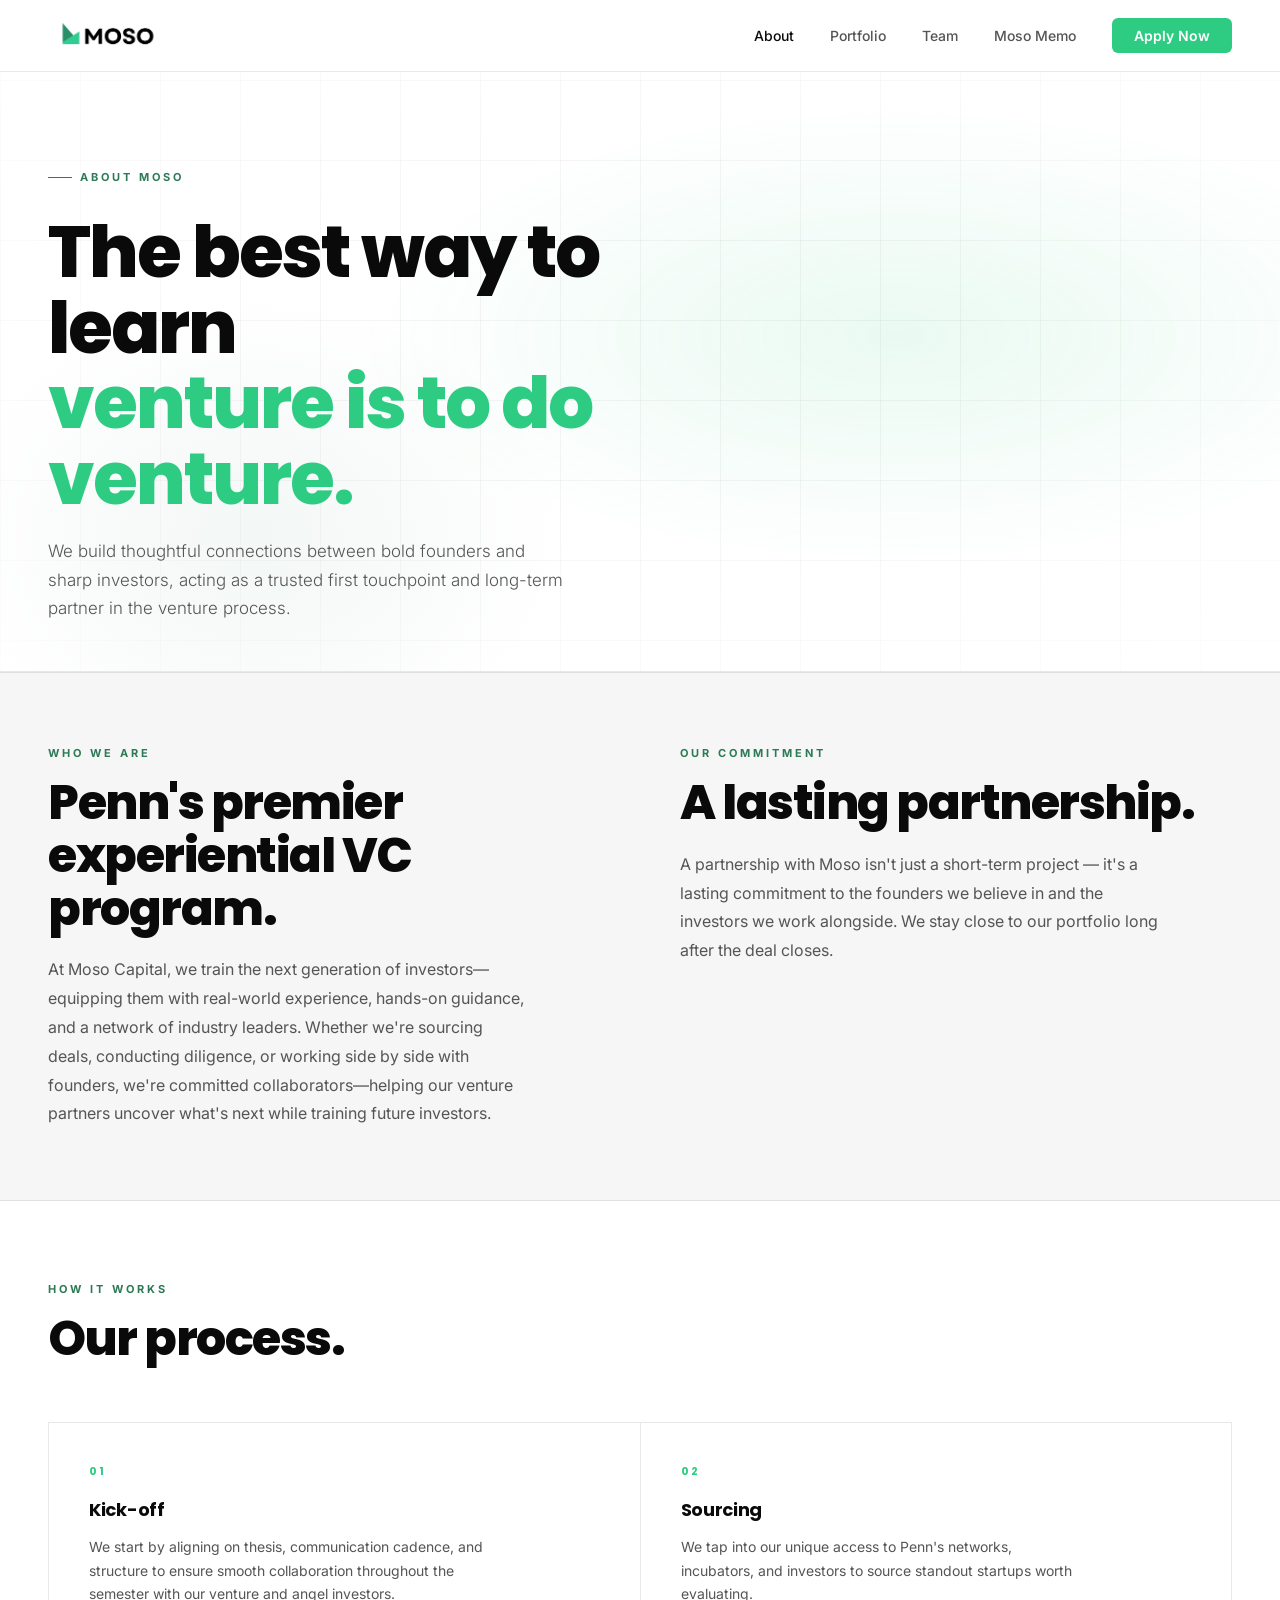
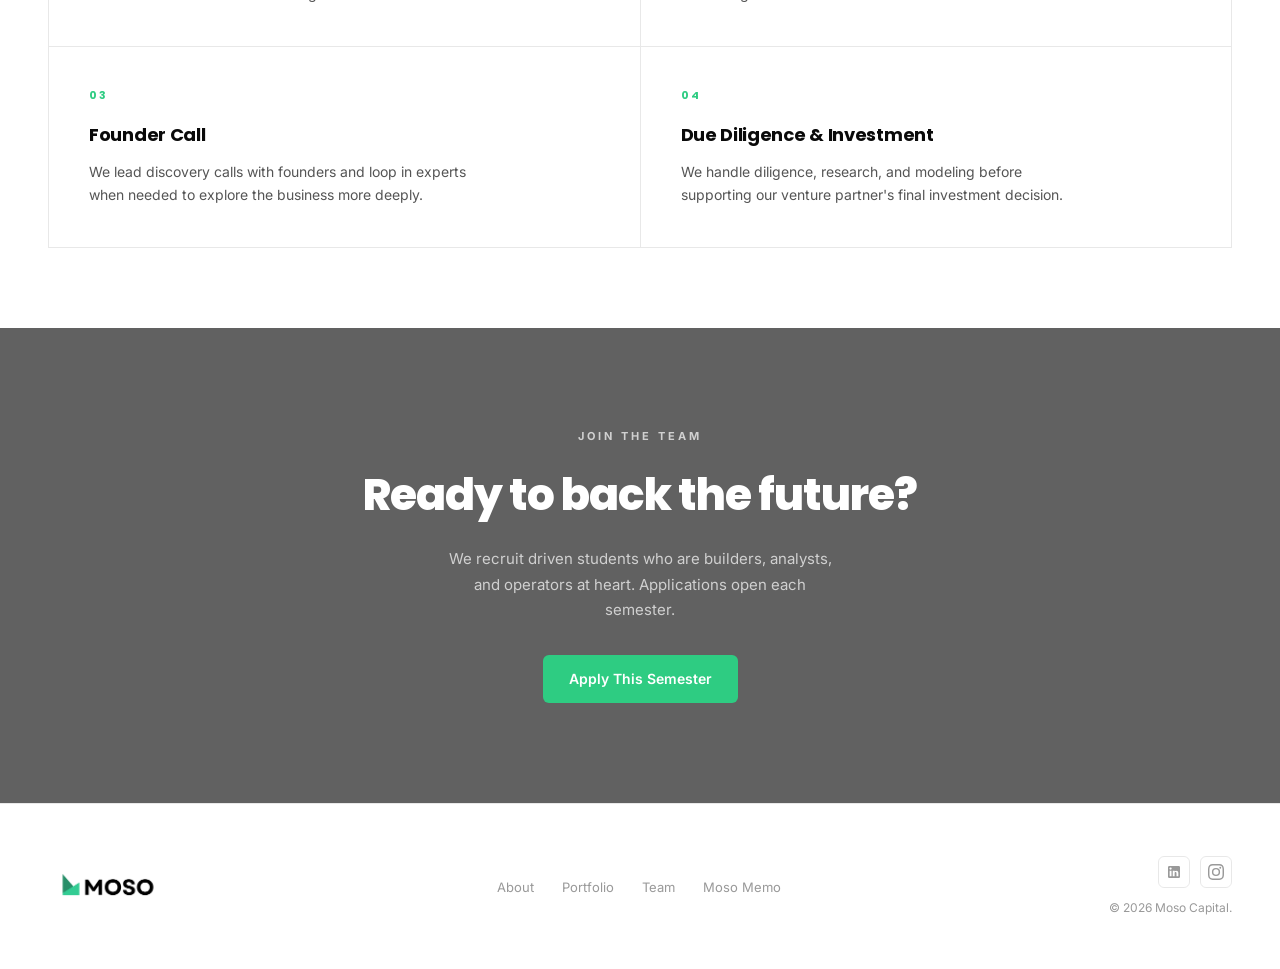
==== about.html @ 1aac39fc "update site" ====
<!DOCTYPE html>
<html lang="en">
<head>
  <meta charset="UTF-8" />
  <meta name="viewport" content="width=device-width, initial-scale=1.0" />
  <title>About — Moso Capital</title>
  <link rel="stylesheet" href="style.css" />
</head>
<body>

<!-- ── NAV ── -->
<nav>
  <a href="index.html" class="nav-logo">
    <img src="moso.png" alt="Moso Capital" style="height:60px;width:auto;" />
  </a>
  <ul class="nav-links">
    <li><a href="about.html" style="color:var(--text-primary);">About</a></li>
    <li><a href="index.html#portfolio">Portfolio</a></li>
    <li><a href="team.html">Team</a></li>
    <li><a href="index.html#memo">Moso Memo</a></li>
    <li><a href="index.html#join" class="nav-cta">Apply Now</a></li>
  </ul>
</nav>

<!-- ── PAGE HERO ── -->
<div class="page-hero">
  <div class="hero-bg"></div>
  <div class="hero-grid-lines"></div>
  <div class="section-inner" style="position:relative;z-index:1;">
    <div class="hero-eyebrow">About Moso</div>
    <h1 style="font-family:'Poppins',sans-serif;font-size:clamp(40px,6vw,72px);font-weight:800;letter-spacing:-2px;line-height:1.05;max-width:700px;margin-bottom:20px;">
      The best way to learn<br/><span style="color:var(--green-light);">venture is to do venture.</span>
    </h1>
    <p style="font-size:17px;color:var(--text-secondary);max-width:520px;font-weight:300;line-height:1.7;">
      We build thoughtful connections between bold founders and sharp investors, acting as a trusted first touchpoint and long-term partner in the venture process.
    </p>
  </div>
</div>

<!-- ── MISSION ── -->
<section style="background:var(--surface);border-top:1px solid var(--border);border-bottom:1px solid var(--border);padding-top:72px;padding-bottom:72px;">
  <div class="section-inner">
    <div style="display:grid;grid-template-columns:1fr 1fr;gap:80px;align-items:start;">
      <div>
        <div class="section-label">Who We Are</div>
        <h2 class="section-title">Penn's premier experiential VC program.</h2>
        <p class="section-desc">
          At Moso Capital, we train the next generation of investors—equipping them with real-world experience, hands-on guidance, and a network of industry leaders. Whether we're sourcing deals, conducting diligence, or working side by side with founders, we're committed collaborators—helping our venture partners uncover what's next while training future investors.
        </p>
      </div>
      <div>
        <div class="section-label">Our Commitment</div>
        <h2 class="section-title">A lasting partnership.</h2>
        <p class="section-desc">
          A partnership with Moso isn't just a short-term project — it's a lasting commitment to the founders we believe in and the investors we work alongside. We stay close to our portfolio long after the deal closes.
        </p>
      </div>
    </div>
  </div>
</section>

<!-- ── PROCESS ── -->
<section style="padding-top:80px;padding-bottom:80px;">
  <div class="section-inner">
    <div class="section-label">How It Works</div>
    <h2 class="section-title" style="margin-bottom:56px;">Our process.</h2>
    <div class="process-grid">
      <div class="process-item reveal">
        <div class="process-num">01</div>
        <div class="process-title">Kick-off</div>
        <div class="process-desc">We start by aligning on thesis, communication cadence, and structure to ensure smooth collaboration throughout the semester with our venture and angel investors.</div>
      </div>
      <div class="process-item reveal">
        <div class="process-num">02</div>
        <div class="process-title">Sourcing</div>
        <div class="process-desc">We tap into our unique access to Penn's networks, incubators, and investors to source standout startups worth evaluating.</div>
      </div>
      <div class="process-item reveal">
        <div class="process-num">03</div>
        <div class="process-title">Founder Call</div>
        <div class="process-desc">We lead discovery calls with founders and loop in experts when needed to explore the business more deeply.</div>
      </div>
      <div class="process-item reveal">
        <div class="process-num">04</div>
        <div class="process-title">Due Diligence &amp; Investment</div>
        <div class="process-desc">We handle diligence, research, and modeling before supporting our venture partner's final investment decision.</div>
      </div>
    </div>
  </div>
</section>

<!-- ── JOIN CTA ── -->
<section class="join-bg" style="padding:100px 48px;">
  <div class="join-overlay"></div>
  <div style="position:relative;z-index:1;max-width:640px;margin:0 auto;text-align:center;">
    <div class="section-label" style="color:#fff;opacity:0.7;display:flex;justify-content:center;">Join the Team</div>
    <h3 style="font-family:'Poppins',sans-serif;font-size:clamp(28px,4vw,44px);font-weight:800;letter-spacing:-1px;margin:12px 0 16px;color:#fff;">Ready to back the future?</h3>
    <p style="color:rgba(255,255,255,0.7);max-width:400px;margin:0 auto 32px;font-size:15px;line-height:1.7;">We recruit driven students who are builders, analysts, and operators at heart. Applications open each semester.</p>
    <a href="index.html#join" class="btn-primary">Apply This Semester</a>
  </div>
</section>

<!-- ── FOOTER ── -->
<footer>
  <div class="footer-inner">
    <a href="index.html" class="footer-logo">
      <img src="moso.png" alt="Moso Capital" style="height:60px;width:auto;" />
    </a>
    <ul class="footer-links">
      <li><a href="about.html">About</a></li>
      <li><a href="index.html#portfolio">Portfolio</a></li>
      <li><a href="team.html">Team</a></li>
      <li><a href="index.html#memo">Moso Memo</a></li>
    </ul>
    <div class="footer-right">
      <div class="footer-socials">
        <a href="https://www.linkedin.com/company/mosocap/" target="_blank" class="footer-social" title="LinkedIn">
          <svg width="16" height="16" viewBox="0 0 24 24" fill="currentColor"><path d="M19 3a2 2 0 0 1 2 2v14a2 2 0 0 1-2 2H5a2 2 0 0 1-2-2V5a2 2 0 0 1 2-2h14m-.5 15.5v-5.3a3.26 3.26 0 0 0-3.26-3.26c-.85 0-1.84.52-2.32 1.3v-1.11h-2.79v8.37h2.79v-4.93c0-.77.62-1.4 1.39-1.4a1.4 1.4 0 0 1 1.4 1.4v4.93h2.79M6.88 8.56a1.68 1.68 0 0 0 1.68-1.68c0-.93-.75-1.69-1.68-1.69a1.69 1.69 0 0 0-1.69 1.69c0 .93.76 1.68 1.69 1.68m1.39 9.94v-8.37H5.5v8.37h2.77z"/></svg>
        </a>
        <a href="https://www.instagram.com/mosocapital/" target="_blank" class="footer-social" title="Instagram">
          <svg width="16" height="16" viewBox="0 0 24 24" fill="currentColor"><path d="M12 2.163c3.204 0 3.584.012 4.85.07 3.252.148 4.771 1.691 4.919 4.919.058 1.265.069 1.645.069 4.849 0 3.205-.012 3.584-.069 4.849-.149 3.225-1.664 4.771-4.919 4.919-1.266.058-1.644.07-4.85.07-3.204 0-3.584-.012-4.849-.07-3.26-.149-4.771-1.699-4.919-4.92-.058-1.265-.07-1.644-.07-4.849 0-3.204.013-3.583.07-4.849.149-3.227 1.664-4.771 4.919-4.919 1.266-.057 1.645-.069 4.849-.069zM12 0C8.741 0 8.333.014 7.053.072 2.695.272.273 2.69.073 7.052.014 8.333 0 8.741 0 12c0 3.259.014 3.668.072 4.948.2 4.358 2.618 6.78 6.98 6.98C8.333 23.986 8.741 24 12 24c3.259 0 3.668-.014 4.948-.072 4.354-.2 6.782-2.618 6.979-6.98.059-1.28.073-1.689.073-4.948 0-3.259-.014-3.667-.072-4.947-.196-4.354-2.617-6.78-6.979-6.98C15.668.014 15.259 0 12 0zm0 5.838a6.162 6.162 0 1 0 0 12.324 6.162 6.162 0 0 0 0-12.324zM12 16a4 4 0 1 1 0-8 4 4 0 0 1 0 8zm6.406-11.845a1.44 1.44 0 1 0 0 2.881 1.44 1.44 0 0 0 0-2.881z"/></svg>
        </a>
      </div>
      <div class="footer-copy">© 2026 Moso Capital.</div>
    </div>
  </div>
</footer>

<script>
  const reveals = document.querySelectorAll('.reveal');
  const observer = new IntersectionObserver((entries) => {
    entries.forEach(e => { if (e.isIntersecting) e.target.classList.add('visible'); });
  }, { threshold: 0.08 });
  reveals.forEach(el => observer.observe(el));

  window.addEventListener('scroll', () => {
    document.querySelector('nav').style.borderBottomColor =
      window.scrollY > 20 ? 'rgba(0,0,0,0.12)' : 'rgba(0,0,0,0.09)';
  });
</script>
</body>
</html>
---- style.css ----
@import url('https://fonts.googleapis.com/css2?family=Poppins:wght@300;400;500;600;700;800;900&family=Inter:wght@300;400;500;600&display=swap');

:root {
  --green-light: #2ECC82;
  --green-dark: #2D7A56;
  --black: #FFFFFF;
  --surface: #F6F6F6;
  --surface-2: #EEEEEE;
  --surface-3: #E5E5E5;
  --border: rgba(0,0,0,0.09);
  --text-primary: #0A0A0A;
  --text-secondary: #555555;
  --text-muted: #999999;
}

*, *::before, *::after { box-sizing: border-box; margin: 0; padding: 0; }
html { scroll-behavior: smooth; }

body {
  font-family: 'Inter', sans-serif;
  background: var(--black);
  color: var(--text-primary);
  line-height: 1.6;
  overflow-x: hidden;
}

/* ── NAV ── */
nav {
  position: fixed;
  top: 0; left: 0; right: 0;
  z-index: 100;
  padding: 0 48px;
  height: 72px;
  display: flex;
  align-items: center;
  justify-content: space-between;
  background: rgba(255,255,255,0.92);
  backdrop-filter: blur(20px);
  border-bottom: 1px solid var(--border);
  transition: border-color 0.3s;
}

.nav-logo {
  display: flex;
  align-items: center;
  gap: 12px;
  text-decoration: none;
}

.nav-logo-text {
  font-family: 'Poppins', sans-serif;
  font-weight: 700;
  font-size: 18px;
  color: var(--text-primary);
  letter-spacing: -0.3px;
}

.nav-links {
  display: flex;
  align-items: center;
  gap: 36px;
  list-style: none;
}

.nav-links a {
  font-size: 14px;
  font-weight: 500;
  color: var(--text-secondary);
  text-decoration: none;
  transition: color 0.2s;
}

.nav-links a:hover { color: var(--text-primary); }

.nav-cta {
  background: var(--green-light) !important;
  color: #fff !important;
  padding: 9px 22px;
  border-radius: 6px;
  font-weight: 600 !important;
  transition: opacity 0.2s !important;
}

.nav-cta:hover { opacity: 0.85; }

/* ── HERO ── */
.hero {
  min-height: 100vh;
  display: flex;
  align-items: center;
  padding: 120px 48px 80px;
  position: relative;
  overflow: hidden;
}

.hero-bg {
  position: absolute;
  inset: 0;
  background:
    radial-gradient(ellipse 60% 50% at 70% 50%, rgba(46,204,130,0.10) 0%, transparent 70%),
    radial-gradient(ellipse 40% 60% at 20% 80%, rgba(45,122,86,0.06) 0%, transparent 60%);
}

.hero-grid-lines {
  position: absolute;
  inset: 0;
  background-image:
    linear-gradient(rgba(0,0,0,0.04) 1px, transparent 1px),
    linear-gradient(90deg, rgba(0,0,0,0.04) 1px, transparent 1px);
  background-size: 80px 80px;
  mask-image: radial-gradient(ellipse 80% 80% at 50% 50%, black 30%, transparent 100%);
}

.hero-content {
  position: relative;
  max-width: 1200px;
  margin: 0 auto;
  width: 100%;
}

.hero-eyebrow {
  display: inline-flex;
  align-items: center;
  gap: 8px;
  font-size: 11px;
  font-weight: 700;
  letter-spacing: 3px;
  text-transform: uppercase;
  color: var(--green-dark);
  margin-bottom: 28px;
}

.hero-eyebrow::before {
  content: '';
  display: block;
  width: 24px;
  height: 1px;
  background: var(--green-dark);
}

.hero h1 {
  font-family: 'Poppins', sans-serif;
  font-size: clamp(48px, 7vw, 88px);
  font-weight: 800;
  line-height: 1.15;
  letter-spacing: -2.5px;
  margin-bottom: 32px;
  max-width: 800px;
  color: var(--text-primary);
}

.hero h1 .accent {
  color: var(--green-light);
  display: block;
}

.hero-sub {
  font-size: 17px;
  color: var(--text-secondary);
  max-width: 720px;
  line-height: 1.75;
  margin-bottom: 48px;
  font-weight: 400;
}

.hero-actions {
  display: flex;
  gap: 12px;
  align-items: center;
  flex-wrap: wrap;
}

.btn-primary {
  display: inline-flex;
  align-items: center;
  gap: 8px;
  background: var(--green-light);
  color: #fff;
  padding: 13px 26px;
  border-radius: 6px;
  font-weight: 600;
  font-size: 14px;
  text-decoration: none;
  transition: background 0.2s;
}

.btn-primary:hover { background: var(--green-dark); }

.btn-secondary {
  display: inline-flex;
  align-items: center;
  gap: 8px;
  color: var(--text-secondary);
  padding: 13px 26px;
  border-radius: 6px;
  font-weight: 500;
  font-size: 14px;
  text-decoration: none;
  border: 1px solid var(--border);
  transition: all 0.2s;
}

.btn-secondary:hover {
  color: var(--text-primary);
  border-color: rgba(0,0,0,0.2);
}

.hero-stats {
  display: flex;
  justify-content: space-between;
  max-width: 720px;
  margin-top: 80px;
  padding-top: 40px;
  border-top: 1px solid var(--border);
}

.stat-number {
  font-family: 'Poppins', sans-serif;
  font-size: 34px;
  font-weight: 800;
  color: var(--text-primary);
  letter-spacing: -1px;
  line-height: 1;
}

.stat-label {
  font-size: 12px;
  color: var(--text-muted);
  margin-top: 6px;
  font-weight: 500;
  letter-spacing: 0.5px;
  text-transform: uppercase;
}

/* ── SECTION BASE ── */
section { padding: 100px 48px; }

.section-inner {
  max-width: 1200px;
  margin: 0 auto;
}

.section-label {
  font-size: 11px;
  font-weight: 700;
  letter-spacing: 3px;
  text-transform: uppercase;
  color: var(--green-dark);
  margin-bottom: 14px;
}

.section-title {
  font-family: 'Poppins', sans-serif;
  font-size: clamp(30px, 4vw, 48px);
  font-weight: 800;
  letter-spacing: -1.5px;
  line-height: 1.1;
  margin-bottom: 20px;
  color: var(--text-primary);
}

.section-desc {
  font-size: 16px;
  color: var(--text-secondary);
  max-width: 480px;
  line-height: 1.8;
}

/* ── ABOUT / THESIS ── */
.about {
  background: var(--surface);
  border-top: 1px solid var(--border);
  border-bottom: 1px solid var(--border);
}

.about-grid {
  display: grid;
  grid-template-columns: 1fr 1fr;
  gap: 80px;
  align-items: start;
  margin-top: 0;
}

/* Thesis ruled list — Swiss Modernism style */
.thesis-list {
  display: flex;
  flex-direction: column;
}

.thesis-row {
  display: flex;
  gap: 28px;
  padding: 28px 0;
  border-top: 1px solid var(--border);
  align-items: flex-start;
}

.thesis-row:last-child { border-bottom: 1px solid var(--border); }

.thesis-num {
  font-family: 'Poppins', sans-serif;
  font-size: 11px;
  font-weight: 700;
  color: var(--green-light);
  letter-spacing: 1px;
  padding-top: 3px;
  flex-shrink: 0;
  width: 24px;
}

.thesis-title {
  font-family: 'Poppins', sans-serif;
  font-size: 15px;
  font-weight: 700;
  color: var(--text-primary);
  margin-bottom: 6px;
  letter-spacing: -0.2px;
}

.thesis-desc {
  font-size: 13px;
  color: var(--text-secondary);
  line-height: 1.65;
}

/* ── PROCESS ── */
.process-grid {
  display: grid;
  grid-template-columns: 1fr 1fr;
  border-top: 1px solid var(--border);
  border-left: 1px solid var(--border);
}

.process-item {
  padding: 40px 40px 40px 0;
  border-right: 1px solid var(--border);
  border-bottom: 1px solid var(--border);
  padding-left: 40px;
  position: relative;
}

.process-num {
  font-family: 'Poppins', sans-serif;
  font-size: 11px;
  font-weight: 700;
  color: var(--green-light);
  letter-spacing: 2px;
  margin-bottom: 16px;
}

.process-title {
  font-family: 'Poppins', sans-serif;
  font-size: 18px;
  font-weight: 700;
  color: var(--text-primary);
  letter-spacing: -0.3px;
  margin-bottom: 10px;
}

.process-desc {
  font-size: 14px;
  color: var(--text-secondary);
  line-height: 1.7;
  max-width: 400px;
}

/* ── PORTFOLIO ── */
.portfolio-table {
  border-top: 1px solid var(--border);
}

.portfolio-row {
  display: grid;
  text-decoration: none;
  color: inherit;
  grid-template-columns: 1fr 140px 100px;
  gap: 24px;
  align-items: center;
  padding: 28px 0;
  border-bottom: 1px solid var(--border);
  transition: background 0.15s;
}

.portfolio-row:hover { background: var(--surface); margin: 0 -24px; padding: 28px 24px; }

.portfolio-name {
  font-family: 'Poppins', sans-serif;
  font-size: 17px;
  font-weight: 700;
  color: var(--text-primary);
  margin-bottom: 4px;
}

.portfolio-desc {
  font-size: 13px;
  color: var(--text-secondary);
  line-height: 1.5;
}

.portfolio-col-tag {
  font-size: 11px;
  font-weight: 700;
  letter-spacing: 1.5px;
  text-transform: uppercase;
  color: var(--text-muted);
}

.portfolio-col-stage {
  font-size: 12px;
  font-weight: 600;
  color: var(--green-dark);
  background: rgba(46,204,130,0.1);
  padding: 4px 10px;
  border-radius: 4px;
  text-align: center;
  width: fit-content;
}

/* ── MOSO MEMO ── */
.memo-list {
  display: flex;
  flex-direction: column;
  border-top: 1px solid var(--border);
}

.memo-row {
  display: grid;
  grid-template-columns: 130px 1fr 80px;
  gap: 24px;
  align-items: center;
  padding: 24px 0;
  border-bottom: 1px solid var(--border);
  text-decoration: none;
  transition: opacity 0.15s;
}

.memo-row:hover { opacity: 0.65; }

.memo-tag {
  font-size: 11px;
  font-weight: 700;
  letter-spacing: 1.5px;
  text-transform: uppercase;
  color: var(--text-muted);
}

.memo-title {
  font-family: 'Poppins', sans-serif;
  font-size: 15px;
  font-weight: 600;
  color: var(--text-primary);
  letter-spacing: -0.2px;
  line-height: 1.4;
}

.memo-meta {
  font-size: 12px;
  color: var(--text-muted);
  text-align: right;
}

/* ── MEMO CARDS ── */
.memo-card {
  display: flex;
  flex-direction: column;
  gap: 10px;
  padding: 28px;
  background: var(--black);
  border: 1px solid var(--border);
  border-radius: 10px;
  text-decoration: none;
  transition: border-color 0.2s, transform 0.2s;
}

.memo-card:hover {
  border-color: rgba(46,204,130,0.3);
  transform: translateY(-3px);
}

.memo-card-tag {
  font-size: 10px;
  font-weight: 700;
  letter-spacing: 2px;
  text-transform: uppercase;
  color: var(--green-dark);
}

.memo-card-title {
  font-family: 'Poppins', sans-serif;
  font-size: 16px;
  font-weight: 700;
  color: var(--text-primary);
  line-height: 1.4;
  letter-spacing: -0.2px;
}

.memo-card-desc {
  font-size: 13px;
  color: var(--text-secondary);
  line-height: 1.6;
  flex: 1;
}

.memo-card-meta {
  font-size: 12px;
  color: var(--text-muted);
  margin-top: 4px;
}

@media (max-width: 900px) {
  .memo-card-grid { grid-template-columns: 1fr; }
}

/* ── TEAM PHOTO BAND ── */
.team-photo-band {
  width: 100%;
  height: 620px;
  overflow: hidden;
}

.team-photo-band img {
  width: 100%;
  height: 100%;
  object-fit: cover;
  object-position: center 55%;
  display: block;
}

/* ── JOIN WITH BG ── */
.join-bg {
  position: relative;
  background-image: url('all.png');
  background-size: cover;
  background-position: center 55%;
  overflow: hidden;
}

.join-overlay {
  position: absolute;
  inset: 0;
  background: rgba(0,0,0,0.62);
}

/* ── JOIN ── */
.join-inner {
  max-width: 640px;
  margin: 0 auto;
  text-align: center;
}

.join-inner .section-label { display: flex; justify-content: center; }
.join-inner .section-title { margin: 0 auto 16px; }
.join-inner .section-desc { margin: 0 auto 36px; max-width: 420px; }

.join-actions {
  display: flex;
  gap: 12px;
  justify-content: center;
  flex-wrap: wrap;
}

/* ── TEAM ── */
.team-grid {
  display: grid;
  grid-template-columns: repeat(5, 1fr);
  gap: 16px;
  margin-top: 24px;
}

.team-card {
  background: var(--black);
  border: 1px solid var(--border);
  border-radius: 10px;
  overflow: hidden;
  transition: border-color 0.2s, transform 0.2s;
}

.team-card:hover {
  border-color: rgba(46,204,130,0.3);
  transform: translateY(-3px);
}

.team-avatar {
  aspect-ratio: 1;
  background: var(--surface-2);
  display: flex;
  align-items: center;
  justify-content: center;
  font-family: 'Poppins', sans-serif;
  font-size: 28px;
  font-weight: 700;
  color: var(--green-dark);
}

.team-avatar img { width: 100%; height: 100%; object-fit: cover; object-position: center top; }

.team-info { padding: 16px 18px; }

.team-name {
  font-family: 'Poppins', sans-serif;
  font-size: 14px;
  font-weight: 700;
  margin-bottom: 3px;
}

.team-role {
  font-size: 11px;
  font-weight: 600;
  color: var(--green-dark);
  margin-bottom: 6px;
  text-transform: uppercase;
  letter-spacing: 0.5px;
}

.team-school {
  font-size: 12px;
  color: var(--text-muted);
}

.team-social {
  display: flex;
  gap: 8px;
  margin-top: 10px;
}

.team-social a {
  width: 26px;
  height: 26px;
  border-radius: 5px;
  background: var(--surface);
  border: 1px solid var(--border);
  display: flex;
  align-items: center;
  justify-content: center;
  color: var(--text-muted);
  text-decoration: none;
  font-size: 11px;
  font-weight: 600;
  transition: all 0.2s;
}

.team-social a:hover {
  background: var(--green-light);
  color: #fff;
  border-color: var(--green-light);
}

/* ── TEAM PAGE HERO ── */
.page-hero {
  padding: 160px 48px 48px;
  border-bottom: 1px solid var(--border);
  position: relative;
  overflow: hidden;
}

.page-hero .section-inner { max-width: 1200px; margin: 0 auto; }

.role-section { margin-bottom: 56px; }

.role-label {
  font-size: 11px;
  font-weight: 700;
  letter-spacing: 3px;
  text-transform: uppercase;
  color: var(--text-muted);
  margin-bottom: 20px;
  padding-bottom: 12px;
  border-bottom: 1px solid var(--border);
}

/* ── FOOTER ── */
footer {
  padding: 52px 48px;
  border-top: 1px solid var(--border);
}

.footer-inner {
  max-width: 1200px;
  margin: 0 auto;
  display: flex;
  justify-content: space-between;
  align-items: center;
  flex-wrap: wrap;
  gap: 20px;
}

.footer-logo {
  display: flex;
  align-items: center;
  gap: 10px;
  text-decoration: none;
}

.footer-logo-text {
  font-family: 'Poppins', sans-serif;
  font-weight: 700;
  font-size: 15px;
  color: var(--text-primary);
}

.footer-links {
  display: flex;
  gap: 28px;
  list-style: none;
}

.footer-links a {
  font-size: 13px;
  color: var(--text-muted);
  text-decoration: none;
  transition: color 0.2s;
}

.footer-links a:hover { color: var(--text-primary); }

.footer-copy {
  font-size: 12px;
  color: var(--text-muted);
}

.footer-right {
  display: flex;
  flex-direction: column;
  align-items: flex-end;
  gap: 10px;
}

.footer-socials {
  display: flex;
  gap: 10px;
}

.footer-social {
  display: flex;
  align-items: center;
  justify-content: center;
  width: 32px;
  height: 32px;
  border-radius: 6px;
  border: 1px solid var(--border);
  color: var(--text-muted);
  text-decoration: none;
  transition: all 0.2s;
}

.footer-social:hover {
  background: var(--green-light);
  color: #fff;
  border-color: var(--green-light);
}

/* ── PARTNERS SPLIT ── */
.partners-split {
  display: grid;
  grid-template-columns: 3fr 2fr;
  border-top: 1px solid var(--border);
  border-bottom: 1px solid var(--border);
}

.partners-logos-col {
  padding: 64px 56px 80px;
  border-right: 1px solid var(--border);
}

.partners-quotes-col {
  padding: 64px 48px;
  display: flex;
  flex-direction: column;
  justify-content: center;
}

.partner-wall {
  display: grid;
  grid-template-columns: repeat(4, 1fr);
  margin-top: 32px;
}

.partner-item {
  display: flex;
  align-items: center;
  justify-content: center;
  padding: 36px 24px;
  border-bottom: 1px solid var(--border);
  border-right: 1px solid var(--border);
}

.partner-item:nth-child(4n) { border-right: none; }
.partner-item:nth-last-child(-n+4):nth-child(4n+1),
.partner-item:nth-last-child(-n+3):nth-child(4n+2),
.partner-item:nth-last-child(-n+2):nth-child(4n+3),
.partner-item:nth-last-child(-n+1) { border-bottom: none; }

.partner-item a {
  display: flex;
  align-items: center;
  justify-content: center;
}

.partner-item img {
  max-width: 120px;
  max-height: 52px;
  width: auto;
  height: auto;
  object-fit: contain;
  filter: grayscale(100%) opacity(0.6);
  transition: filter 0.3s ease;
}

.partner-item:hover img {
  filter: grayscale(0%) opacity(1);
}

@media (max-width: 1000px) {
  .partners-split { grid-template-columns: 1fr; }
  .partners-logos-col { border-right: none; border-bottom: 1px solid var(--border); }
}

/* ── TESTIMONIAL CAROUSEL ── */
.testimonial-carousel {
  position: relative;
  display: flex;
  flex-direction: column;
  gap: 24px;
}

.tc-slides {
  position: relative;
  height: 420px;
}

.tc-slide {
  position: absolute;
  inset: 0;
  display: flex;
  flex-direction: column;
  gap: 20px;
  opacity: 0;
  transition: opacity 0.7s ease;
  pointer-events: none;
}

.tc-slide.active {
  opacity: 1;
  pointer-events: auto;
}

.tc-photo {
  width: 100px;
  height: 100px;
  border-radius: 50%;
  overflow: hidden;
  flex-shrink: 0;
  border: 3px solid rgba(46,204,130,0.25);
}

.tc-photo img {
  width: 100%;
  height: 100%;
  object-fit: cover;
  object-position: center top;
}

.tc-body {
  flex: 1;
}

.tc-quote-mark {
  font-family: 'Poppins', sans-serif;
  font-size: 40px;
  font-weight: 800;
  color: var(--green-light);
  line-height: 1;
  margin-bottom: -10px;
}

.tc-quote {
  font-size: 15px;
  line-height: 1.75;
  color: var(--text-secondary);
  margin-bottom: 16px;
}

.tc-attribution {
  border-top: 1px solid var(--border);
  padding-top: 14px;
}

.tc-name {
  font-family: 'Poppins', sans-serif;
  font-size: 14px;
  font-weight: 700;
  color: var(--text-primary);
  margin-bottom: 2px;
}

.tc-title {
  font-size: 12px;
  font-weight: 600;
  color: var(--green-dark);
  text-transform: uppercase;
  letter-spacing: 0.5px;
}

.tc-dots {
  display: flex;
  gap: 8px;
  padding-top: 8px;
}

.tc-dot {
  width: 8px;
  height: 8px;
  border-radius: 50%;
  border: none;
  background: var(--surface-3);
  cursor: pointer;
  transition: background 0.3s, transform 0.3s;
  padding: 0;
}

.tc-dot.active {
  background: var(--green-light);
  transform: scale(1.3);
}

/* ── SCROLL REVEAL ── */
.reveal {
  opacity: 0;
  transform: translateY(20px);
  transition: opacity 0.55s ease, transform 0.55s ease;
}

.reveal.visible {
  opacity: 1;
  transform: translateY(0);
}

/* ── RESPONSIVE ── */
@media (max-width: 900px) {
  nav { padding: 0 24px; }
  section { padding: 64px 24px; }
  .hero { padding: 120px 24px 60px; }
  .about-grid { grid-template-columns: 1fr; gap: 48px; }
  .team-grid { grid-template-columns: repeat(3, 1fr); }
  .hero-stats { gap: 32px; flex-wrap: wrap; }
  .memo-row { grid-template-columns: 1fr; gap: 6px; }
  .memo-meta { text-align: left; }
  .portfolio-row { grid-template-columns: 1fr; gap: 8px; }
}

@media (max-width: 600px) {
  nav .nav-links { display: none; }
  .team-grid { grid-template-columns: repeat(2, 1fr); }
  .footer-inner { flex-direction: column; align-items: flex-start; gap: 24px; }
  .hero-stats { gap: 24px; }
}
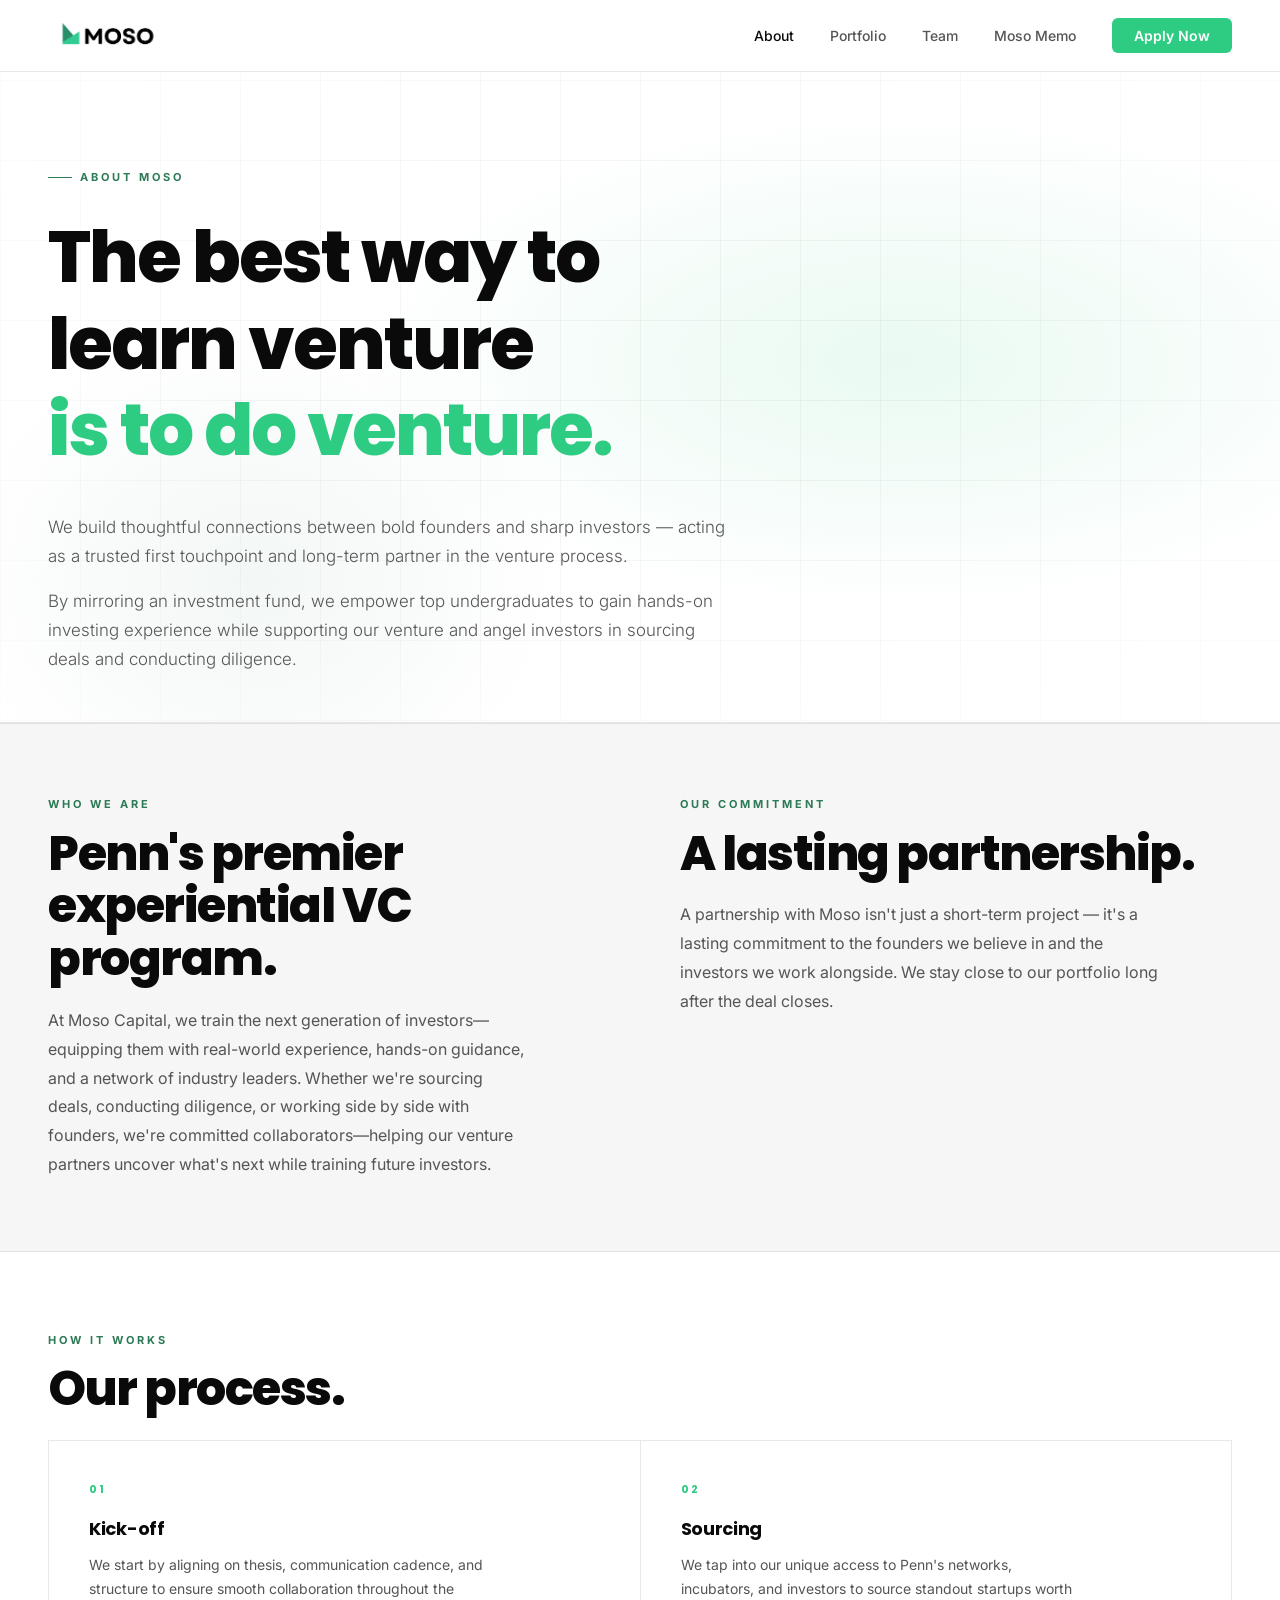
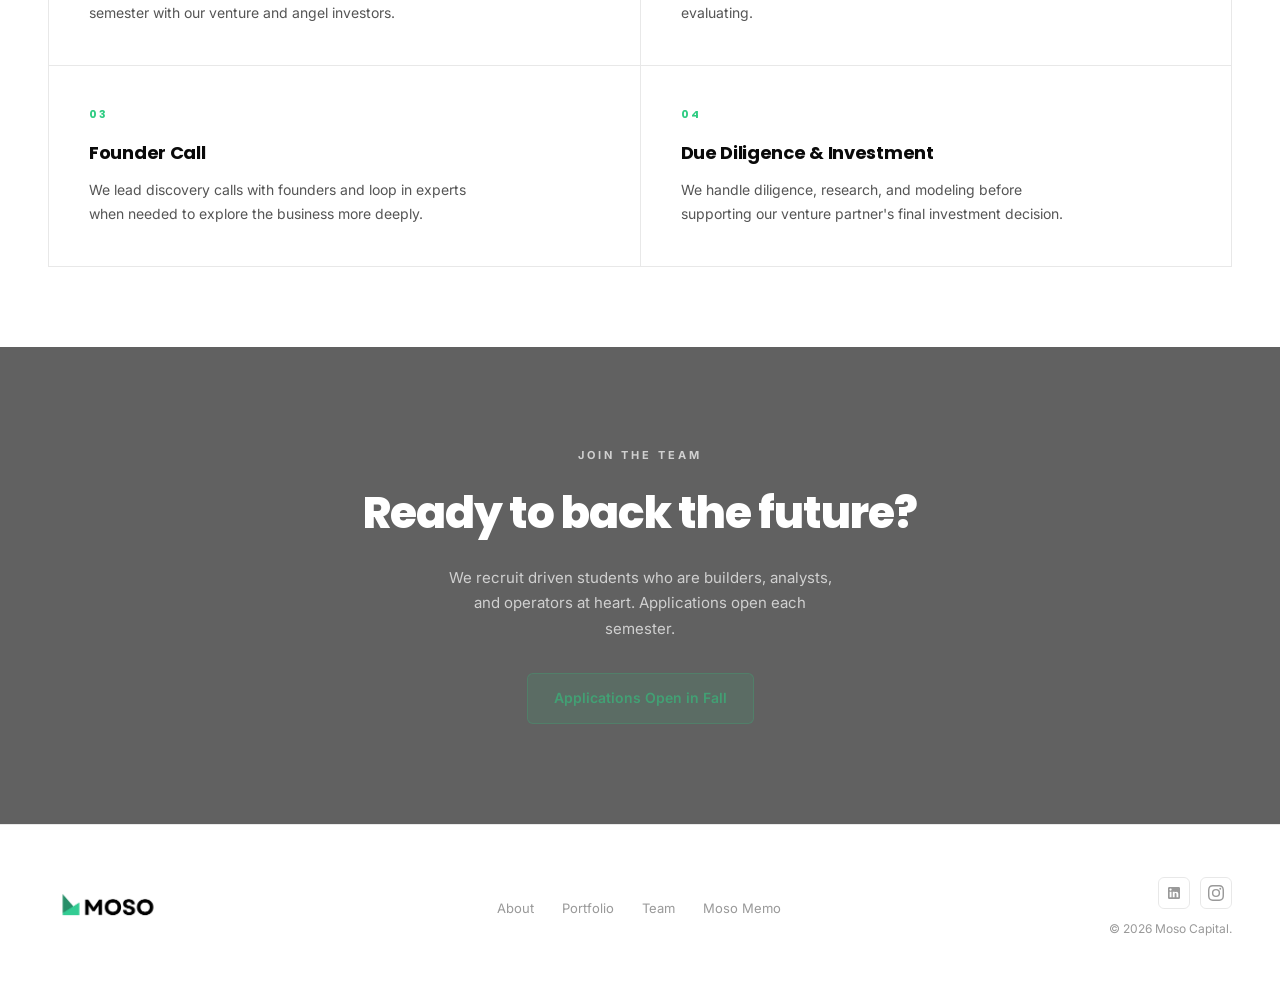
==== commit d9615751: "Add placements marquee, board members, folder structure, and design updates - Reorganize images into" ====
--- a/about.html
+++ b/about.html
@@ -4,6 +4,7 @@
   <meta charset="UTF-8" />
   <meta name="viewport" content="width=device-width, initial-scale=1.0" />
   <title>About — Moso Capital</title>
+  <link rel="icon" type="image/png" href="logogreen.png" />
   <link rel="stylesheet" href="style.css" />
 </head>
 <body>
@@ -28,11 +29,14 @@
   <div class="hero-grid-lines"></div>
   <div class="section-inner" style="position:relative;z-index:1;">
     <div class="hero-eyebrow">About Moso</div>
-    <h1 style="font-family:'Poppins',sans-serif;font-size:clamp(40px,6vw,72px);font-weight:800;letter-spacing:-2px;line-height:1.05;max-width:700px;margin-bottom:20px;">
-      The best way to learn<br/><span style="color:var(--green-light);">venture is to do venture.</span>
+    <h1 style="font-family:'Poppins',sans-serif;font-size:clamp(40px,6vw,72px);font-weight:800;letter-spacing:-2px;line-height:1.2;max-width:700px;margin-bottom:40px;">
+      The best way to learn venture<br/><span style="color:var(--green-light);">is to do venture.</span>
     </h1>
-    <p style="font-size:17px;color:var(--text-secondary);max-width:520px;font-weight:300;line-height:1.7;">
-      We build thoughtful connections between bold founders and sharp investors, acting as a trusted first touchpoint and long-term partner in the venture process.
+    <p style="font-size:17px;color:var(--text-secondary);max-width:680px;font-weight:300;line-height:1.7;margin-bottom:16px;">
+      We build thoughtful connections between bold founders and sharp investors — acting as a trusted first touchpoint and long-term partner in the venture process.
+    </p>
+    <p style="font-size:17px;color:var(--text-secondary);max-width:680px;font-weight:300;line-height:1.7;">
+      By mirroring an investment fund, we empower top undergraduates to gain hands-on investing experience while supporting our venture and angel investors in sourcing deals and conducting diligence.
     </p>
   </div>
 </div>
@@ -63,7 +67,7 @@
 <section style="padding-top:80px;padding-bottom:80px;">
   <div class="section-inner">
     <div class="section-label">How It Works</div>
-    <h2 class="section-title" style="margin-bottom:56px;">Our process.</h2>
+    <h2 class="section-title" style="margin-bottom:24px;">Our process.</h2>
     <div class="process-grid">
       <div class="process-item reveal">
         <div class="process-num">01</div>
@@ -96,7 +100,7 @@
     <div class="section-label" style="color:#fff;opacity:0.7;display:flex;justify-content:center;">Join the Team</div>
     <h3 style="font-family:'Poppins',sans-serif;font-size:clamp(28px,4vw,44px);font-weight:800;letter-spacing:-1px;margin:12px 0 16px;color:#fff;">Ready to back the future?</h3>
     <p style="color:rgba(255,255,255,0.7);max-width:400px;margin:0 auto 32px;font-size:15px;line-height:1.7;">We recruit driven students who are builders, analysts, and operators at heart. Applications open each semester.</p>
-    <a href="index.html#join" class="btn-primary">Apply This Semester</a>
+    <span class="btn-applications btn-applications--closed">Applications Open in Fall</span>
   </div>
 </section>
 
--- a/style.css
+++ b/style.css
@@ -88,7 +88,7 @@
   min-height: 100vh;
   display: flex;
   align-items: center;
-  padding: 120px 48px 80px;
+  padding: 100px 48px 40px;
   position: relative;
   overflow: hidden;
 }
@@ -138,13 +138,34 @@
   background: var(--green-dark);
 }
 
+.hero-badges {
+  display: flex;
+  gap: 10px;
+  flex-wrap: wrap;
+  margin-bottom: 20px;
+}
+
+.hero-badge {
+  display: inline-flex;
+  align-items: center;
+  padding: 8px 18px;
+  border: 1.5px solid var(--green-dark);
+  border-radius: 100px;
+  font-family: 'Inter', sans-serif;
+  font-size: 11px;
+  font-weight: 600;
+  letter-spacing: 2px;
+  text-transform: uppercase;
+  color: var(--green-dark);
+}
+
 .hero h1 {
   font-family: 'Poppins', sans-serif;
-  font-size: clamp(48px, 7vw, 88px);
+  font-size: clamp(36px, 5.5vw, 68px);
   font-weight: 800;
-  line-height: 1.15;
-  letter-spacing: -2.5px;
-  margin-bottom: 32px;
+  line-height: 1.1;
+  letter-spacing: -2px;
+  margin-bottom: 20px;
   max-width: 800px;
   color: var(--text-primary);
 }
@@ -152,6 +173,15 @@
 .hero h1 .accent {
   color: var(--green-light);
   display: block;
+}
+
+.hero-tagline {
+  font-family: 'Poppins', sans-serif;
+  font-size: 20px;
+  font-weight: 600;
+  color: var(--text-primary);
+  letter-spacing: -0.3px;
+  margin-bottom: 8px;
 }
 
 .hero-sub {
@@ -159,7 +189,7 @@
   color: var(--text-secondary);
   max-width: 720px;
   line-height: 1.75;
-  margin-bottom: 48px;
+  margin-bottom: 20px;
   font-weight: 400;
 }
 
@@ -186,6 +216,34 @@
 
 .btn-primary:hover { background: var(--green-dark); }
 
+/* ── APPLICATIONS BUTTON ── */
+.btn-applications {
+  display: inline-flex;
+  align-items: center;
+  justify-content: center;
+  padding: 13px 26px;
+  border-radius: 6px;
+  font-weight: 600;
+  font-size: 14px;
+  cursor: default;
+  transition: background 0.3s, color 0.3s, border-color 0.3s;
+}
+
+/* Closed: muted transparent state */
+.btn-applications--closed {
+  background: rgba(46,204,130,0.10);
+  color: rgba(46,204,130,0.55);
+  border: 1.5px solid rgba(46,204,130,0.2);
+}
+
+/* Open: vibrant green — swap --closed to --open when apps open */
+.btn-applications--open {
+  background: var(--green-light);
+  color: #fff;
+  border: 1.5px solid var(--green-light);
+  cursor: pointer;
+}
+
 .btn-secondary {
   display: inline-flex;
   align-items: center;
@@ -209,8 +267,8 @@
   display: flex;
   justify-content: space-between;
   max-width: 720px;
-  margin-top: 80px;
-  padding-top: 40px;
+  margin-top: 32px;
+  padding-top: 20px;
   border-top: 1px solid var(--border);
 }
 
@@ -529,7 +587,7 @@
 /* ── JOIN WITH BG ── */
 .join-bg {
   position: relative;
-  background-image: url('all.png');
+  background-image: url('headshots/all.png');
   background-size: cover;
   background-position: center 55%;
   overflow: hidden;
@@ -562,9 +620,10 @@
 /* ── TEAM ── */
 .team-grid {
   display: grid;
-  grid-template-columns: repeat(5, 1fr);
+  grid-template-columns: repeat(auto-fill, 180px);
   gap: 16px;
   margin-top: 24px;
+  justify-content: center;
 }
 
 .team-card {
@@ -608,8 +667,6 @@
   font-weight: 600;
   color: var(--green-dark);
   margin-bottom: 6px;
-  text-transform: uppercase;
-  letter-spacing: 0.5px;
 }
 
 .team-school {
@@ -923,6 +980,73 @@
   transform: scale(1.3);
 }
 
+/* ── PLACEMENTS MARQUEE ── */
+@keyframes marquee-left {
+  0%   { transform: translateX(0); }
+  100% { transform: translateX(-50%); }
+}
+
+@keyframes marquee-right {
+  0%   { transform: translateX(-50%); }
+  100% { transform: translateX(0); }
+}
+
+.placement-track-wrap {
+  overflow: hidden;
+  width: 100%;
+  /* fade edges */
+  -webkit-mask-image: linear-gradient(to right, transparent 0%, black 8%, black 92%, transparent 100%);
+  mask-image: linear-gradient(to right, transparent 0%, black 8%, black 92%, transparent 100%);
+}
+
+.placement-track {
+  display: flex;
+  gap: 12px;
+  width: max-content;
+  animation: marquee-left 70s linear infinite;
+}
+
+.placement-track-reverse {
+  animation: marquee-right 80s linear infinite;
+}
+
+.placement-track:hover,
+.placement-track-reverse:hover {
+  animation-play-state: paused;
+}
+
+.placement-chip {
+  flex-shrink: 0;
+  display: inline-flex;
+  align-items: center;
+  justify-content: center;
+  padding: 16px 36px;
+  background: #fff;
+  border: 1px solid var(--border);
+  border-radius: 100px;
+  transition: border-color 0.25s, box-shadow 0.25s;
+  height: 80px;
+}
+
+.placement-chip:hover {
+  border-color: rgba(46,204,130,0.4);
+  box-shadow: 0 2px 12px rgba(46,204,130,0.12);
+}
+
+.placement-chip img {
+  height: 38px;
+  width: auto;
+  max-width: 160px;
+  object-fit: contain;
+  display: block;
+  filter: grayscale(100%) opacity(0.65);
+  transition: filter 0.25s;
+}
+
+.placement-chip:hover img {
+  filter: grayscale(0%) opacity(1);
+}
+
 /* ── SCROLL REVEAL ── */
 .reveal {
   opacity: 0;
@@ -939,18 +1063,122 @@
 @media (max-width: 900px) {
   nav { padding: 0 24px; }
   section { padding: 64px 24px; }
-  .hero { padding: 120px 24px 60px; }
+  .hero { padding: 120px 24px 60px; min-height: auto; }
   .about-grid { grid-template-columns: 1fr; gap: 48px; }
   .team-grid { grid-template-columns: repeat(3, 1fr); }
   .hero-stats { gap: 32px; flex-wrap: wrap; }
   .memo-row { grid-template-columns: 1fr; gap: 6px; }
   .memo-meta { text-align: left; }
   .portfolio-row { grid-template-columns: 1fr; gap: 8px; }
+
+  /* Partners + testimonials */
+  .partners-split { grid-template-columns: 1fr; }
+  .partners-logos-col { border-right: none; border-bottom: 1px solid var(--border); padding: 48px 24px; }
+  .partners-quotes-col { padding: 48px 24px; }
+  .partner-wall { grid-template-columns: repeat(3, 1fr); margin-top: 24px; }
+
+  /* Process grid */
+  .process-grid { grid-template-columns: 1fr; }
+
+  /* Moso memo cards */
+  .memo-card-grid, [style*="grid-template-columns:repeat(2,1fr)"] { grid-template-columns: 1fr !important; }
+
+  /* Join actions */
+  .join-actions { flex-direction: column; align-items: center; }
+  .join-actions .btn-primary,
+  .join-actions .btn-secondary { width: 100%; max-width: 280px; justify-content: center; }
+
+  /* Page hero */
+  .page-hero { padding: 120px 24px 48px; }
+
+  /* Testimonial carousel height */
+  .tc-slides { height: 480px; }
+
+  /* About page mission grid */
+  .section-inner > div[style*="grid-template-columns:1fr 1fr"] { grid-template-columns: 1fr !important; gap: 40px !important; }
+
+  /* Contact page */
+  div[style*="grid-template-columns:1fr 1fr"][style*="gap:1px"] { grid-template-columns: 1fr !important; }
+
+  /* Footer */
+  footer { padding: 40px 24px; }
 }
 
 @media (max-width: 600px) {
+  /* Placements: smaller chips, faster */
+  .placement-chip { font-size: 12px; padding: 8px 16px; }
+  .placement-track { animation-duration: 28s; }
+  .placement-track-reverse { animation-duration: 32s; }
+
+  nav { padding: 0 20px; }
   nav .nav-links { display: none; }
+
+  .hero { padding: 100px 20px 56px; }
+  .hero h1 { letter-spacing: -1.5px; }
+  .hero-sub { font-size: 15px; }
+
+  /* Stats: 2×2 grid */
+  .hero-stats {
+    display: grid;
+    grid-template-columns: 1fr 1fr;
+    gap: 0;
+    border: 1px solid var(--border);
+    border-radius: 10px;
+    overflow: hidden;
+    padding-top: 0;
+    margin-top: 48px;
+    max-width: 100%;
+  }
+  .stat-item {
+    padding: 20px 16px;
+    border-right: 1px solid var(--border);
+    border-bottom: 1px solid var(--border);
+  }
+  .stat-item:nth-child(2n) { border-right: none; }
+  .stat-item:nth-child(3),
+  .stat-item:nth-child(4) { border-bottom: none; }
+  .stat-number { font-size: 26px; }
+
+  /* Partner wall: 2 col */
+  .partner-wall { grid-template-columns: repeat(2, 1fr); }
+  .partner-item:nth-child(4n) { border-right: 1px solid var(--border); }
+  .partner-item:nth-child(2n) { border-right: none; }
+
+  /* Team grid: 2 col */
   .team-grid { grid-template-columns: repeat(2, 1fr); }
+
+  /* Testimonial carousel */
+  .tc-slides { height: 520px; }
+  .tc-photo { width: 80px; height: 80px; }
+  .tc-quote { font-size: 14px; }
+
+  /* Portfolio row */
+  .portfolio-row { grid-template-columns: 1fr; }
+  .portfolio-col-tag, .portfolio-col-stage { display: none; }
+
+  /* Section padding */
+  section { padding: 52px 20px; }
+  .page-hero { padding: 100px 20px 40px; }
+
+  /* Process grid already 1-col, just reduce padding */
+  .process-item { padding: 28px 20px; }
+
+  /* Footer */
   .footer-inner { flex-direction: column; align-items: flex-start; gap: 24px; }
-  .hero-stats { gap: 24px; }
-}
+  .footer-links { flex-wrap: wrap; gap: 16px; }
+  .footer-right { align-items: flex-start; }
+
+  /* Article pages */
+  .article-hero { padding: 120px 20px 48px !important; }
+  .article-body { padding: 48px 20px !important; }
+  .stat-row { grid-template-columns: repeat(2, 1fr) !important; }
+  .stat-cell:nth-child(2) { border-right: none; }
+  .stat-cell:nth-child(3) { border-right: 1px solid var(--border); }
+  .startup-row { grid-template-columns: 1fr !important; gap: 4px !important; }
+  .startup-name { font-size: 13px; }
+
+  /* Contact page */
+  div[style*="padding:56px 48px"] { padding: 40px 24px !important; }
+  div[style*="padding-top:72px"][style*="padding-bottom:100px"] { padding: 48px 20px 64px !important; }
+  div[style*="margin-top:48px"][style*="padding-top:40px"] { flex-direction: column; align-items: flex-start; gap: 12px; }
+}
